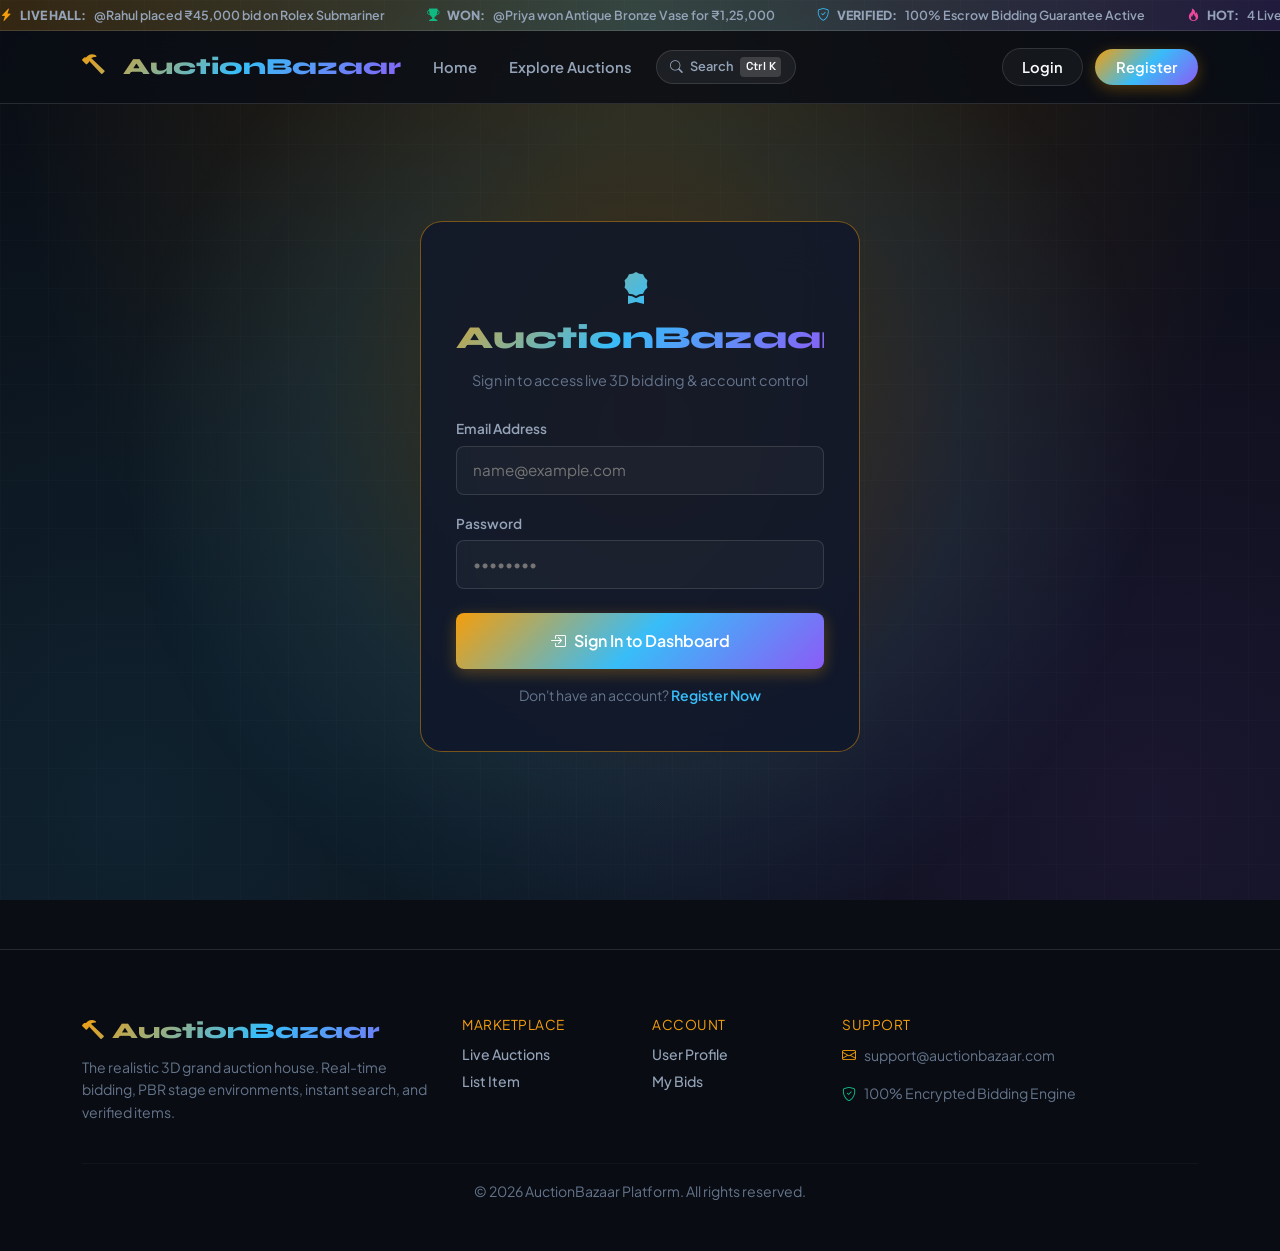
==== src/main/resources/static/admin-dashboard.html @ 8df84467 "feat: Add Realistic 3D Auction House, dynamic product stage backdrops, real-time bid progression his" ====
<!DOCTYPE html>
<html lang="en">
<head>
  <meta charset="UTF-8">
  <meta name="viewport" content="width=device-width, initial-scale=1.0">
  <title>Admin Dashboard – AuctionBazaar 3D</title>
  <link rel="stylesheet" href="https://cdn.jsdelivr.net/npm/bootstrap@5.3.0/dist/css/bootstrap.min.css">
  <link rel="stylesheet" href="https://cdn.jsdelivr.net/npm/bootstrap-icons@1.11.0/font/bootstrap-icons.css">
  <link rel="stylesheet" href="css/style.css">
</head>
<body>

<nav class="navbar navbar-expand-lg navbar-auction" id="mainNavbar"></nav>

<div class="container py-5">
  <div class="d-flex justify-content-between align-items-center mb-4">
    <div>
      <h2 style="font-family:var(--font-heading);"><i class="bi bi-speedometer2 me-2" style="color:var(--cyan);"></i>Platform Control Dashboard</h2>
      <p style="color:var(--text-muted);font-size:0.9rem;margin:0;">Overview of active marketplace listings and platform metrics</p>
    </div>
    <a href="create-auction.html" class="btn btn-gold"><i class="bi bi-plus-lg me-1"></i>New Listing</a>
  </div>

  <div class="row g-4 mb-4">
    <div class="col-sm-6 col-md-3">
      <div class="hud-panel text-center py-3">
        <div class="card-price-label">Total Auctions</div>
        <div class="stat-number-3d mt-1" id="totalAuctions">—</div>
      </div>
    </div>
    <div class="col-sm-6 col-md-3">
      <div class="hud-panel text-center py-3">
        <div class="card-price-label">Active Listings</div>
        <div class="stat-number-3d mt-1" id="liveAuctions" style="color:var(--emerald);">—</div>
      </div>
    </div>
    <div class="col-sm-6 col-md-3">
      <div class="hud-panel text-center py-3">
        <div class="card-price-label">User Bids</div>
        <div class="stat-number-3d mt-1" id="totalBids" style="color:var(--violet);">—</div>
      </div>
    </div>
    <div class="col-sm-6 col-md-3">
      <div class="hud-panel text-center py-3">
        <div class="card-price-label">Highest Bid Recorded</div>
        <div class="stat-number-3d mt-1" id="highestBid" style="color:var(--pink);">—</div>
      </div>
    </div>
  </div>

  <div class="hud-panel">
    <h5 style="font-family:var(--font-heading);" class="mb-3"><i class="bi bi-list-stars me-2" style="color:var(--cyan);"></i>Active Auctions Table</h5>
    <div class="table-responsive">
      <table class="table table-dark table-hover align-middle mb-0" style="background:transparent;">
        <thead>
          <tr style="border-color:var(--border-light);color:var(--text-muted);font-size:0.82rem;text-transform:uppercase;">
            <th>ID</th>
            <th>Title</th>
            <th>Base Price</th>
            <th>Current Bid</th>
            <th>End Time</th>
            <th>Actions</th>
          </tr>
        </thead>
        <tbody id="adminAuctionsTable">
          <tr>
            <td colspan="6" class="text-center py-4" style="color:var(--text-muted);">Loading system data...</td>
          </tr>
        </tbody>
      </table>
    </div>
  </div>
</div>

<div id="mainFooter"></div>

<script src="https://cdn.jsdelivr.net/npm/bootstrap@5.3.0/dist/js/bootstrap.bundle.min.js"></script>
<script src="js/app.js"></script>
<script>
  renderNavbar('dashboard');
  renderFooter();
  requireAuth();

  async function loadDashboard() {
    const user = getUser();
    const [auctionsRes, bidsRes] = await Promise.all([
      apiCall('/auction/findAllAuction'),
      user ? apiCall(`/bids/getBidsByUserId/${user.id}`) : Promise.resolve({ ok: false })
    ]);

    const auctions = auctionsRes.data?.auctions || auctionsRes.data?.allAuction || [];
    if (auctionsRes.ok && auctions.length >= 0) {
      document.getElementById('totalAuctions').textContent = auctions.length;
      document.getElementById('liveAuctions').textContent = auctions.length;
      renderTable(auctions);
    }

    const bids = bidsRes.data?.allBids || [];
    if (bidsRes.ok) {
      document.getElementById('totalBids').textContent = bids.length;
      const highest = bids.reduce((max, b) => Math.max(max, parseFloat(b.amount) || 0), 0);
      document.getElementById('highestBid').textContent = formatCurrency(highest);
    }
  }

  function renderTable(auctions) {
    const tbody = document.getElementById('adminAuctionsTable');
    if (auctions.length === 0) {
      tbody.innerHTML = `<tr><td colspan="6" class="text-center py-4" style="color:var(--text-muted);">No auctions available.</td></tr>`;
      return;
    }

    tbody.innerHTML = auctions.map(a => `
      <tr style="border-color:var(--border-light);">
        <td><span style="color:var(--cyan);font-weight:600;">#${a.id}</span></td>
        <td><span style="font-weight:600;color:var(--text-primary);">${a.title}</span></td>
        <td><span style="color:var(--text-muted);">${formatCurrency(a.basePrice || 0)}</span></td>
        <td><span style="font-family:var(--font-display);font-weight:700;color:var(--cyan);">${formatCurrency(a.currentPrice || a.basePrice || 0)}</span></td>
        <td><span style="color:var(--text-muted);font-size:.85rem;">${formatDate(a.endDateTime)}</span></td>
        <td>
          <a href="auction-details.html?id=${a.id}" class="btn btn-outline-gold btn-sm"><i class="bi bi-eye-fill me-1"></i>View</a>
        </td>
      </tr>
    `).join('');
  }

  loadDashboard();
</script>
</body>
</html>
---- src/main/resources/static/css/style.css ----
/* ==========================================================================
   AUCTIONBAZAAR REALISTIC 3D AUCTION HOUSE & STAGE SHOWCASE SYSTEM
   ========================================================================== */
@import url('https://fonts.googleapis.com/css2?family=Plus+Jakarta+Sans:wght@400;500;600;700;800&family=Space+Grotesk:wght@500;600;700&family=Syne:wght@600;700;800&display=swap');

:root {
  /* Grand Auction House Palette */
  --bg-dark: #0A0D14;
  --bg-card: rgba(15, 23, 42, 0.82);
  --bg-card-hover: rgba(30, 41, 59, 0.95);
  --bg-elevated: rgba(255, 255, 255, 0.05);
  
  --border-light: rgba(255, 255, 255, 0.12);
  --border-hover: rgba(245, 158, 11, 0.6);
  --border-glow: rgba(245, 158, 11, 0.45);
  
  /* Auction Luxury Accents */
  --cyan: #38BDF8;
  --gold: #F59E0B;
  --gold-glow: rgba(245, 158, 11, 0.35);
  --violet: #8B5CF6;
  --pink: #EC4899;
  --emerald: #10B981;
  
  --primary: #F59E0B;
  --primary-gradient: linear-gradient(135deg, #F59E0B 0%, #38BDF8 50%, #8B5CF6 100%);
  --auction-hall-mesh: radial-gradient(ellipse at 50% 0%, rgba(245, 158, 11, 0.18) 0%, transparent 70%),
                        radial-gradient(circle at 10% 90%, rgba(56, 189, 248, 0.12) 0%, transparent 55%),
                        radial-gradient(circle at 90% 90%, rgba(139, 92, 246, 0.12) 0%, transparent 55%);
  
  /* High-Contrast Typography */
  --text-primary: #F8FAFC;
  --text-secondary: #94A3B8;
  --text-muted: #64748B;
  
  --font-heading: 'Syne', sans-serif;
  --font-display: 'Space Grotesk', sans-serif;
  --font-body: 'Plus Jakarta Sans', sans-serif;
  
  /* Radii & Shadows */
  --radius-sm: 8px;
  --radius: 14px;
  --radius-lg: 22px;
  
  --shadow-sm: 0 4px 15px rgba(0, 0, 0, 0.4);
  --shadow-card: 0 10px 30px -10px rgba(0, 0, 0, 0.7);
  --shadow-card-hover: 0 20px 45px -10px rgba(245, 158, 11, 0.3), 0 0 35px rgba(56, 189, 248, 0.25);
  
  --transition: all 0.3s cubic-bezier(0.16, 1, 0.3, 1);
}

/* Reset & Base */
*, *::before, *::after {
  box-sizing: border-box;
  margin: 0;
  padding: 0;
}

body {
  background-color: #0A0D14;
  color: var(--text-primary);
  font-family: var(--font-body);
  min-height: 100vh;
  overflow-x: hidden;
  position: relative;
  -webkit-font-smoothing: antialiased;
}

/* Realistic Auction House Environment Mesh */
body::before {
  content: '';
  position: fixed;
  inset: 0;
  z-index: -3;
  background: var(--bg-dark);
  background-image: var(--auction-hall-mesh);
}

/* Subtle Architectural Grid Pattern */
body::after {
  content: '';
  position: fixed;
  inset: 0;
  z-index: -2;
  background-image: 
    linear-gradient(to right, rgba(255, 255, 255, 0.03) 1px, transparent 1px),
    linear-gradient(to bottom, rgba(255, 255, 255, 0.03) 1px, transparent 1px);
  background-size: 48px 48px;
  pointer-events: none;
  opacity: 0.6;
}

/* Realistic Live Auction House Arena Background */
.hero-section-3d {
  position: relative;
  padding: 4.5rem 0 3.5rem 0;
  overflow: hidden;
  border-bottom: 1px solid var(--border-light);
}

.hero-section-3d::before {
  content: '';
  position: absolute;
  inset: 0;
  background-image: url('../images/auction_hall.jpg');
  background-size: cover;
  background-position: center;
  opacity: 0.38;
  filter: contrast(1.15) brightness(0.9);
  mask-image: radial-gradient(ellipse at 50% 45%, rgba(0,0,0,1) 40%, transparent 90%);
  -webkit-mask-image: radial-gradient(ellipse at 50% 45%, rgba(0,0,0,1) 40%, transparent 90%);
  pointer-events: none;
  z-index: 0;
}

/* Interactive Cursor Spotlight Beam */
#cursor-spotlight {
  position: fixed;
  inset: 0;
  pointer-events: none;
  z-index: -1;
  background: radial-gradient(650px circle at var(--mouse-x, 50%) var(--mouse-y, 50%), rgba(245, 158, 11, 0.14), rgba(56, 189, 248, 0.08) 50%, transparent 80%);
  transition: opacity 0.3s ease;
}

/* 3D WebGL Canvas Layer */
#three-canvas-container {
  display: block !important;
  position: fixed;
  top: 0;
  left: 0;
  width: 100vw;
  height: 100vh;
  pointer-events: none;
  z-index: 0;
  opacity: 0.9;
}

/* Top Live Ticker Banner */
.live-ticker-wrap {
  background: linear-gradient(90deg, rgba(245,158,11,0.18) 0%, rgba(56,189,248,0.18) 50%, rgba(139,92,246,0.18) 100%);
  border-bottom: 1px solid var(--border-light);
  overflow: hidden;
  white-space: nowrap;
  padding: 0.35rem 0;
  font-size: 0.78rem;
  font-weight: 600;
  color: var(--text-secondary);
  position: relative;
  z-index: 1001;
}

.live-ticker-track {
  display: inline-block;
  animation: ticker-slide 30s linear infinite;
}

@keyframes ticker-slide {
  0% { transform: translateX(0%); }
  100% { transform: translateX(-50%); }
}

.ticker-item {
  display: inline-flex;
  align-items: center;
  gap: 0.5rem;
  margin-right: 2.5rem;
}

/* Headings */
h1, h2, h3 {
  font-family: var(--font-heading);
  font-weight: 800;
  letter-spacing: -0.03em;
  color: var(--text-primary);
}

h4, h5, h6 {
  font-family: var(--font-display);
  font-weight: 700;
  color: var(--text-primary);
}

/* Navigation Navbar */
.navbar-auction {
  background: rgba(10, 13, 20, 0.85);
  backdrop-filter: blur(24px);
  -webkit-backdrop-filter: blur(24px);
  border-bottom: 1px solid var(--border-light);
  position: sticky;
  top: 0;
  z-index: 1000;
  padding: 0.85rem 0;
}

.navbar-brand-custom {
  font-family: var(--font-heading);
  font-weight: 800;
  font-size: 1.45rem;
  background: var(--primary-gradient);
  -webkit-background-clip: text;
  -webkit-text-fill-color: transparent;
  display: flex;
  align-items: center;
  gap: 0.6rem;
  text-decoration: none;
}

.nav-link {
  color: var(--text-secondary) !important;
  font-weight: 600;
  font-size: 0.92rem;
  padding: 0.5rem 1rem !important;
  border-radius: var(--radius-sm);
  transition: var(--transition);
}

.nav-link:hover, .nav-link.active {
  color: var(--gold) !important;
  background: rgba(245, 158, 11, 0.12);
}

.btn-nav-login {
  color: var(--text-primary) !important;
  border: 1px solid var(--border-light);
  border-radius: 30px;
  padding: 0.45rem 1.2rem !important;
  background: rgba(255, 255, 255, 0.04) !important;
}

.btn-nav-login:hover {
  background: rgba(255, 255, 255, 0.1) !important;
}

.btn-nav-cta {
  background: var(--primary-gradient) !important;
  color: #FFFFFF !important;
  font-weight: 600;
  border-radius: 30px;
  padding: 0.45rem 1.3rem !important;
  box-shadow: 0 4px 15px rgba(245, 158, 11, 0.3);
  transition: var(--transition);
}

.btn-nav-cta:hover {
  transform: translateY(-2px);
  box-shadow: 0 6px 20px rgba(245, 158, 11, 0.45);
}

/* Cmd+K Badge in Nav */
.cmd-k-trigger {
  background: rgba(255, 255, 255, 0.06);
  border: 1px solid var(--border-light);
  color: var(--text-secondary);
  border-radius: 20px;
  padding: 0.35rem 0.85rem;
  font-size: 0.8rem;
  font-weight: 600;
  cursor: pointer;
  transition: var(--transition);
  display: inline-flex;
  align-items: center;
  gap: 0.4rem;
}

.cmd-k-trigger:hover {
  border-color: var(--gold);
  color: var(--gold);
  background: rgba(245, 158, 11, 0.1);
}

.cmd-k-trigger kbd {
  background: rgba(255, 255, 255, 0.15);
  color: var(--text-primary);
  border-radius: 4px;
  padding: 0.1rem 0.35rem;
  font-size: 0.72rem;
  font-family: var(--font-display);
}

/* 3D Realistic Product Stage Cards */
.tilt-container {
  perspective: 1200px;
}

.auction-card {
  background: var(--bg-card);
  backdrop-filter: blur(24px);
  -webkit-backdrop-filter: blur(24px);
  border: 1px solid var(--border-light);
  border-radius: var(--radius-lg);
  overflow: hidden;
  transition: var(--transition);
  box-shadow: var(--shadow-card);
  display: flex;
  flex-direction: column;
  position: relative;
  transform-style: preserve-3d;
}

.auction-card::before {
  content: '';
  position: absolute;
  inset: 0;
  border-radius: var(--radius-lg);
  padding: 1px;
  background: linear-gradient(135deg, rgba(255,255,255,0.25), transparent 50%, rgba(245,158,11,0.35));
  -webkit-mask: linear-gradient(#fff 0 0) content-box, linear-gradient(#fff 0 0);
  -webkit-mask-composite: xor;
  mask-composite: exclude;
  pointer-events: none;
}

.auction-card:hover {
  border-color: var(--border-glow);
  transform: translateY(-6px) rotateX(2deg);
  box-shadow: var(--shadow-card-hover);
}

/* Dynamic Realistic Product Stage Wrapper */
.card-img-wrapper {
  position: relative;
  width: 100%;
  padding-top: 65%;
  overflow: hidden;
  transform: translateZ(15px);
  background-color: #07090F;
  /* Realistic 3D Pedestal Stage Backdrop */
  background-image: 
    radial-gradient(circle at 50% 20%, rgba(245, 158, 11, 0.25) 0%, transparent 60%),
    linear-gradient(to bottom, #0F172A 0%, #070A12 80%, #030408 100%);
}

/* Category Specific Realistic Background Themes */
.card-img-wrapper[data-category="watches"],
.card-img-wrapper[data-category="jewelry"] {
  background-image: 
    radial-gradient(circle at 50% 25%, rgba(245, 158, 11, 0.3) 0%, transparent 65%),
    radial-gradient(ellipse at 50% 90%, rgba(217, 119, 6, 0.2) 0%, transparent 70%),
    linear-gradient(180deg, #1E1B18 0%, #0A0806 100%);
}

.card-img-wrapper[data-category="vehicles"],
.card-img-wrapper[data-category="cars"] {
  background-image: 
    radial-gradient(ellipse at 50% 15%, rgba(56, 189, 248, 0.35) 0%, transparent 60%),
    linear-gradient(to bottom, #0F172A 0%, #070B14 70%, #020306 100%);
}

.card-img-wrapper[data-category="art"],
.card-img-wrapper[data-category="antiques"] {
  background-image: 
    radial-gradient(circle at 50% 20%, rgba(139, 92, 246, 0.3) 0%, transparent 65%),
    linear-gradient(to bottom, #1E1B2E 0%, #0C0A14 100%);
}

/* Realistic 3D Floor Reflection & Spotlight Shadow */
.card-img-wrapper::after {
  content: '';
  position: absolute;
  bottom: -10px;
  left: 10%;
  right: 10%;
  height: 45px;
  background: radial-gradient(ellipse at center, rgba(245, 158, 11, 0.4) 0%, rgba(0, 0, 0, 0.8) 60%, transparent 80%);
  transform: rotateX(75deg);
  border-radius: 50%;
  filter: blur(8px);
  pointer-events: none;
  z-index: 1;
}

/* Dynamic Realistic Ambient Stage Backdrop (Matches uploaded image colors) */
.card-img-backdrop {
  position: absolute;
  inset: -20px;
  background-size: cover;
  background-position: center;
  filter: blur(35px) brightness(0.7) contrast(1.15);
  opacity: 0.85;
  transform: scale(1.35);
  z-index: 1;
  pointer-events: none;
  transition: opacity 0.5s ease, background-image 0.5s ease;
}

.card-img-wrapper img {
  position: absolute;
  top: 0;
  left: 0;
  width: 100%;
  height: 100%;
  object-fit: contain;
  padding: 0.75rem;
  transition: transform 0.5s cubic-bezier(0.16, 1, 0.3, 1), filter 0.5s ease;
  z-index: 2;
  filter: drop-shadow(0 15px 30px rgba(0, 0, 0, 0.75));
}

.detail-img-card-3d {
  position: relative;
  overflow: hidden;
  border-radius: var(--radius-lg);
  background: var(--bg-card);
  backdrop-filter: blur(24px);
  border: 1px solid var(--border-light);
}

.detail-img-card-3d img {
  position: relative;
  z-index: 2;
  object-fit: contain;
  max-height: 420px;
  padding: 1rem;
  filter: drop-shadow(0 20px 40px rgba(0, 0, 0, 0.8));
}

.auction-card:hover .card-img-wrapper img {
  transform: scale(1.08) translateY(-4px);
  filter: drop-shadow(0 22px 35px rgba(0, 0, 0, 0.8));
}

.card-body {
  padding: 1.3rem;
  display: flex;
  flex-direction: column;
  flex: 1;
  transform: translateZ(25px);
}

.card-title-auction {
  font-family: var(--font-heading);
  font-size: 1.15rem;
  font-weight: 700;
  color: var(--text-primary);
  margin-bottom: 0.4rem;
  white-space: nowrap;
  overflow: hidden;
  text-overflow: ellipsis;
}

.card-price-label {
  font-size: 0.72rem;
  color: var(--text-muted);
  text-transform: uppercase;
  letter-spacing: 0.05em;
  font-weight: 700;
}

.card-price {
  font-family: var(--font-display);
  font-size: 1.35rem;
  font-weight: 700;
  background: linear-gradient(135deg, #FFFFFF 40%, var(--gold) 100%);
  -webkit-background-clip: text;
  -webkit-text-fill-color: transparent;
}

.status-badge-live {
  background: rgba(10, 13, 20, 0.85);
  backdrop-filter: blur(10px);
  -webkit-backdrop-filter: blur(10px);
  border: 1px solid rgba(16, 185, 129, 0.6);
  color: #34D399;
  padding: 0.3rem 0.85rem;
  border-radius: 20px;
  font-size: 0.72rem;
  font-weight: 700;
  text-transform: uppercase;
  letter-spacing: 0.05em;
  display: inline-flex;
  align-items: center;
  gap: 0.45rem;
  box-shadow: 0 4px 12px rgba(0, 0, 0, 0.5);
  z-index: 3;
}

.status-badge-live::before {
  content: '';
  width: 6px;
  height: 6px;
  background: var(--emerald);
  border-radius: 50%;
  box-shadow: 0 0 10px var(--emerald);
  animation: pulse-emerald 1.5s infinite;
}

@keyframes pulse-emerald {
  0% { transform: scale(0.9); opacity: 1; }
  50% { transform: scale(1.4); opacity: 0.4; }
  100% { transform: scale(0.9); opacity: 1; }
}

.seller-trust-badge {
  font-size: 0.72rem;
  color: var(--cyan);
  background: rgba(56, 189, 248, 0.12);
  border: 1px solid rgba(56, 189, 248, 0.3);
  padding: 0.15rem 0.55rem;
  border-radius: 12px;
  font-weight: 600;
  display: inline-flex;
  align-items: center;
  gap: 0.3rem;
}

.bid-badge {
  background: rgba(245, 158, 11, 0.12);
  border: 1px solid var(--gold);
  color: var(--gold);
  padding: 0.45rem 1rem;
  border-radius: var(--radius-sm);
  font-size: 0.85rem;
  font-weight: 600;
  transition: var(--transition);
}

.auction-card:hover .bid-badge {
  background: var(--primary-gradient);
  color: #FFFFFF;
  border-color: transparent;
}

.btn-quick-view-icon {
  position: absolute;
  top: 0.8rem;
  right: 0.8rem;
  background: rgba(10, 13, 20, 0.8);
  border: 1px solid var(--border-light);
  color: var(--text-primary);
  width: 34px;
  height: 34px;
  border-radius: 50%;
  display: flex;
  align-items: center;
  justify-content: center;
  cursor: pointer;
  backdrop-filter: blur(8px);
  transition: var(--transition);
  z-index: 5;
}

.btn-quick-view-icon:hover {
  background: var(--gold);
  color: #000;
  border-color: var(--gold);
  transform: scale(1.1);
}

/* 3D Realistic Auction Stage Showcase */
.stage-3d {
  position: relative;
  perspective: 1200px;
  display: flex;
  justify-content: center;
  align-items: center;
  padding: 2rem 0;
}

.stage-floor {
  position: absolute;
  bottom: -15px;
  width: 85%;
  height: 130px;
  background: radial-gradient(ellipse at center, rgba(245, 158, 11, 0.35) 0%, rgba(56, 189, 248, 0.15) 45%, rgba(0, 0, 0, 0.8) 75%, transparent 90%);
  transform: rotateX(75deg);
  border-radius: 50%;
  filter: blur(14px);
  pointer-events: none;
}

.stage-card-floating {
  transform: rotateY(-6deg) rotateX(4deg) translateZ(30px);
  transition: transform 0.6s cubic-bezier(0.16, 1, 0.3, 1);
  box-shadow: 0 35px 70px -20px rgba(0, 0, 0, 0.95), 0 0 40px rgba(245, 158, 11, 0.35);
}

.stage-3d:hover .stage-card-floating {
  transform: rotateY(0deg) rotateX(0deg) translateZ(55px) scale(1.02);
}

.hud-panel {
  background: var(--bg-card);
  backdrop-filter: blur(24px);
  border: 1px solid var(--border-light);
  border-radius: var(--radius-lg);
  padding: 2.2rem;
  box-shadow: var(--shadow-card);
  position: relative;
}

.hud-panel::before {
  content: '';
  position: absolute;
  top: 0;
  left: 20%;
  right: 20%;
  height: 2px;
  background: var(--primary-gradient);
}

.quick-bid-grid {
  display: grid;
  grid-template-columns: repeat(4, 1fr);
  gap: 0.6rem;
  margin-bottom: 1.2rem;
}

.btn-quick-bid {
  background: rgba(255, 255, 255, 0.04);
  border: 1px solid var(--border-light);
  color: var(--text-primary);
  padding: 0.65rem 0.4rem;
  border-radius: var(--radius-sm);
  font-family: var(--font-display);
  font-weight: 600;
  font-size: 0.88rem;
  cursor: pointer;
  transition: var(--transition);
  text-align: center;
}

.btn-quick-bid:hover {
  background: rgba(245, 158, 11, 0.15);
  border-color: var(--gold);
  color: var(--gold);
  transform: translateY(-2px);
}

.btn-gold {
  background: var(--primary-gradient) !important;
  color: #FFFFFF !important;
  border: none;
  font-weight: 600;
  border-radius: var(--radius-sm);
  box-shadow: 0 4px 15px rgba(245, 158, 11, 0.3);
  transition: var(--transition);
}

.btn-gold:hover {
  transform: translateY(-2px);
  box-shadow: 0 8px 25px rgba(245, 158, 11, 0.45);
}

.btn-outline-gold {
  background: transparent;
  border: 1px solid var(--gold);
  color: var(--gold) !important;
  font-weight: 600;
  border-radius: var(--radius-sm);
  transition: var(--transition);
}

.btn-outline-gold:hover {
  background: var(--primary-gradient);
  color: #FFFFFF !important;
  border-color: transparent;
  transform: translateY(-2px);
}

/* Form Input Controls & Dropdown Select Fix */
.form-control-auction {
  background: rgba(255, 255, 255, 0.03) !important;
  border: 1px solid var(--border-light) !important;
  color: var(--text-primary) !important;
  border-radius: var(--radius-sm) !important;
  padding: 0.75rem 1rem !important;
  font-size: 0.95rem;
  transition: var(--transition);
}

.form-control-auction option,
select.form-control-auction option,
select option {
  background-color: #0F172A !important;
  color: #F8FAFC !important;
  padding: 10px !important;
}

.form-control-auction:focus {
  outline: none !important;
  border-color: var(--gold) !important;
  box-shadow: 0 0 15px rgba(245, 158, 11, 0.25) !important;
}

.form-label-auction {
  font-size: 0.85rem;
  font-weight: 600;
  color: var(--text-secondary);
  margin-bottom: 0.4rem;
}

.countdown-box {
  display: inline-flex;
  gap: 0.5rem;
  align-items: center;
}

.countdown-unit {
  background: rgba(0, 0, 0, 0.4);
  border: 1px solid var(--border-light);
  border-radius: var(--radius-sm);
  padding: 0.4rem 0.6rem;
  text-align: center;
  min-width: 48px;
}

.countdown-number {
  font-family: var(--font-display);
  font-size: 1.1rem;
  font-weight: 700;
  color: var(--gold);
}

.countdown-label {
  font-size: 0.62rem;
  color: var(--text-muted);
  text-transform: uppercase;
  font-weight: 600;
}

.countdown-sep {
  font-family: var(--font-display);
  font-weight: 700;
  color: var(--text-muted);
}

/* Modals & Command Palette Overlay */
.modal-cyber {
  background: rgba(10, 13, 20, 0.85);
  backdrop-filter: blur(25px);
}

.modal-cyber .modal-content {
  background: rgba(15, 23, 42, 0.95);
  border: 1px solid var(--border-glow);
  border-radius: var(--radius-lg);
  box-shadow: 0 25px 50px rgba(0, 0, 0, 0.8), var(--shadow-card-hover);
  color: var(--text-primary);
}

/* Category Filter Chips */
.cat-pill-chip {
  background: rgba(255, 255, 255, 0.04);
  border: 1px solid var(--border-light);
  color: var(--text-secondary);
  border-radius: 30px;
  padding: 0.45rem 1.1rem;
  font-size: 0.85rem;
  font-weight: 600;
  cursor: pointer;
  transition: var(--transition);
}

.cat-pill-chip:hover, .cat-pill-chip.active {
  background: rgba(245, 158, 11, 0.15);
  border-color: var(--gold);
  color: var(--gold);
  box-shadow: 0 0 15px var(--gold-glow);
}

/* Canvas Confetti */
#confettiCanvas {
  position: fixed;
  inset: 0;
  pointer-events: none;
  z-index: 999999;
}

.footer-auction {
  background: rgba(10, 13, 20, 0.95);
  border-top: 1px solid var(--border-light);
  padding: 4rem 0 2rem 0;
  margin-top: 5rem;
}

.footer-brand {
  font-family: var(--font-heading);
  font-size: 1.4rem;
  font-weight: 800;
  background: var(--primary-gradient);
  -webkit-background-clip: text;
  -webkit-text-fill-color: transparent;
}

.footer-text {
  color: var(--text-muted);
  font-size: 0.88rem;
  line-height: 1.6;
}

.footer-link {
  color: var(--text-secondary);
  font-size: 0.88rem;
  text-decoration: none;
  display: block;
  margin-bottom: 0.4rem;
  transition: var(--transition);
  font-weight: 500;
}

.footer-link:hover {
  color: var(--gold);
  transform: translateX(3px);
}
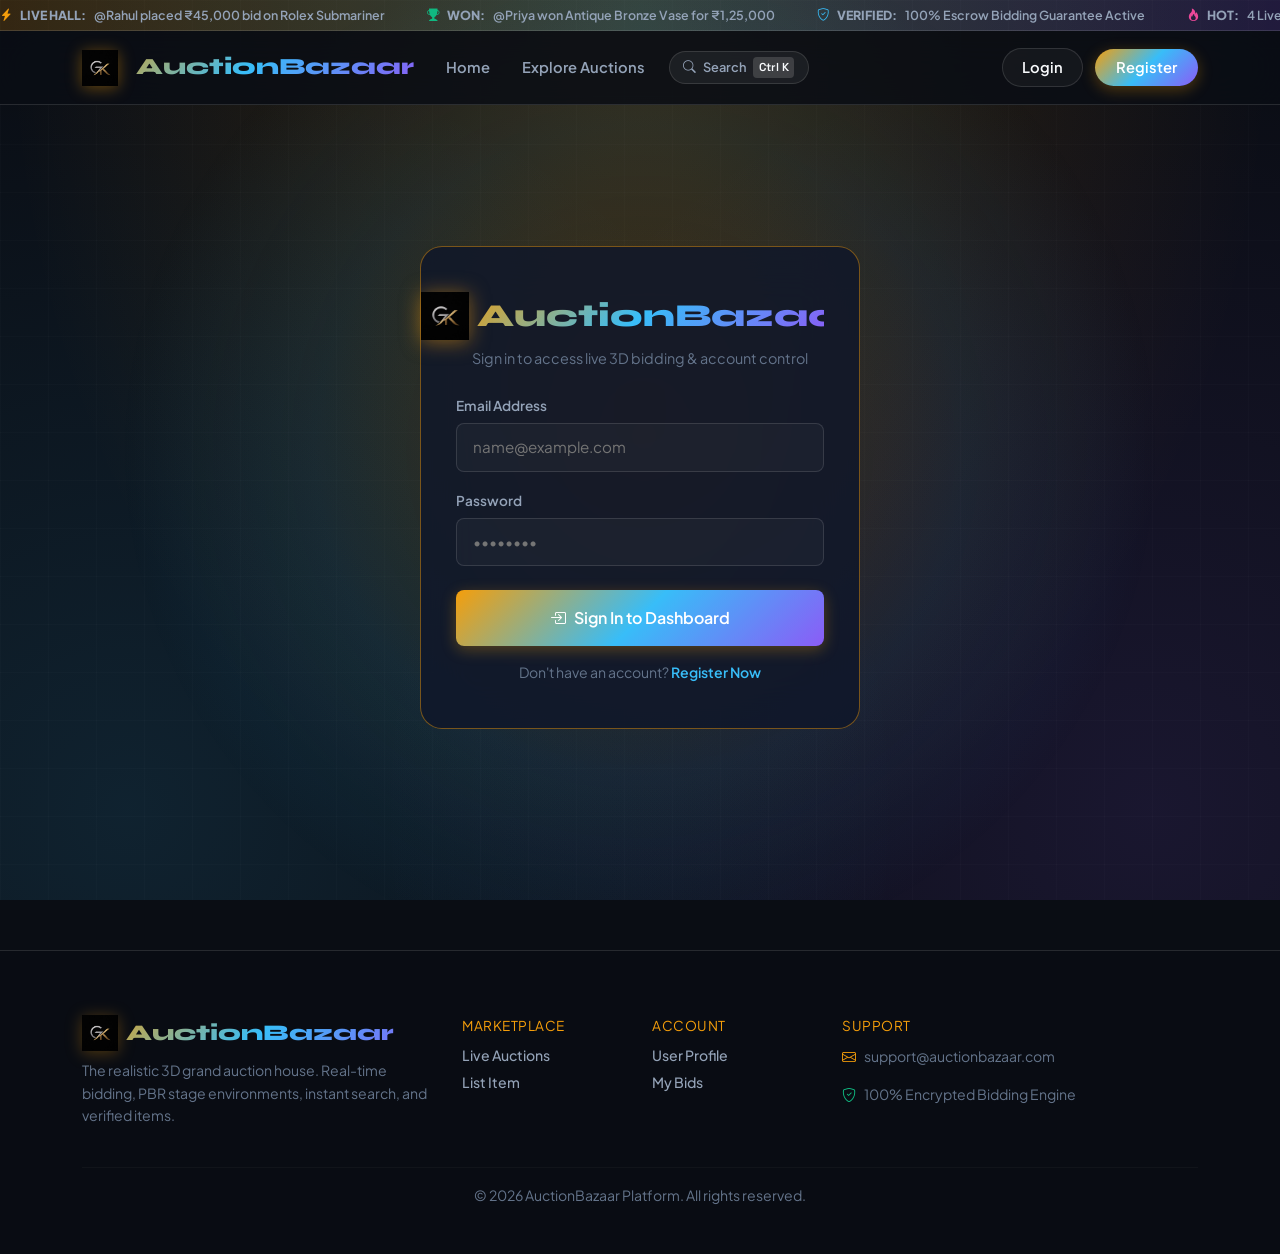
==== commit 9a105da9: "feat: Add browser tab favicon.ico and logo.png?v=2 across all pages" ====
--- a/src/main/resources/static/admin-dashboard.html
+++ b/src/main/resources/static/admin-dashboard.html
@@ -4,6 +4,8 @@
   <meta charset="UTF-8">
   <meta name="viewport" content="width=device-width, initial-scale=1.0">
   <title>Admin Dashboard – AuctionBazaar 3D</title>
+  <link rel="icon" type="image/png" href="images/logo.png?v=2">
+  <link rel="shortcut icon" type="image/x-icon" href="favicon.ico?v=2">
   <link rel="stylesheet" href="https://cdn.jsdelivr.net/npm/bootstrap@5.3.0/dist/css/bootstrap.min.css">
   <link rel="stylesheet" href="https://cdn.jsdelivr.net/npm/bootstrap-icons@1.11.0/font/bootstrap-icons.css">
   <link rel="stylesheet" href="css/style.css">
--- a/src/main/resources/static/css/style.css
+++ b/src/main/resources/static/css/style.css
@@ -206,6 +206,18 @@
   text-decoration: none;
 }
 
+.navbar-brand-custom img {
+  height: 40px;
+  width: auto;
+  object-fit: contain;
+  filter: drop-shadow(0 2px 10px rgba(245, 158, 11, 0.45));
+  transition: var(--transition);
+}
+
+.navbar-brand-custom:hover img {
+  transform: scale(1.08) rotate(-3deg);
+}
+
 .nav-link {
   color: var(--text-secondary) !important;
   font-weight: 600;
